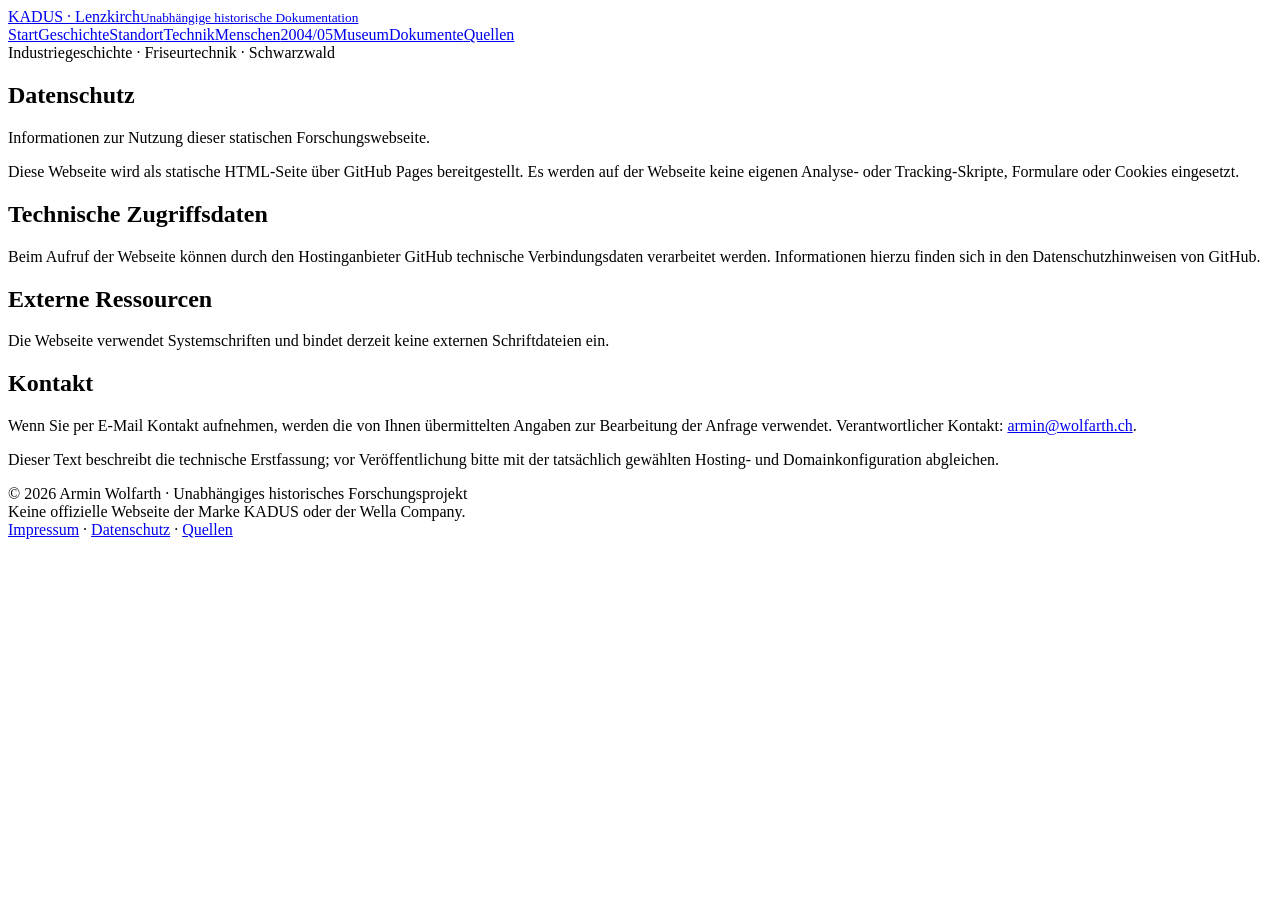
==== datenschutz.html @ 2f881fcf "Add files via upload" ====
<!doctype html><html lang="de"><head><meta charset="utf-8"><meta name="viewport" content="width=device-width,initial-scale=1"><meta name="robots" content="index, follow"><title>Datenschutz | KADUS Lenzkirch – Historische Dokumentation</title><meta name="description" content="Informationen zur Nutzung dieser statischen Forschungswebseite."><link rel="stylesheet" href="assets/style.css"></head><body><header><div class="wrap top"><a class="brand" href="index.html">KADUS · Lenzkirch<small>Unabhängige historische Dokumentation</small></a><nav aria-label="Hauptnavigation"><a href="index.html">Start</a><a href="geschichte.html">Geschichte</a><a href="lenzkirch.html">Standort</a><a href="technik.html">Technik</a><a href="menschen.html">Menschen</a><a href="werksschliessung.html">2004/05</a><a href="museum.html">Museum</a><a href="dokumente.html">Dokumente</a><a href="quellen.html">Quellen</a></nav></div></header><main><section class="hero"><div class="wrap"><div class="eyebrow">Industriegeschichte · Friseurtechnik · Schwarzwald</div><h1>Datenschutz</h1><p>Informationen zur Nutzung dieser statischen Forschungswebseite.</p></div></section><div class="wrap content"><div class="page"><p>Diese Webseite wird als statische HTML-Seite über GitHub Pages bereitgestellt. Es werden auf der Webseite keine eigenen Analyse- oder Tracking-Skripte, Formulare oder Cookies eingesetzt.</p><h2>Technische Zugriffsdaten</h2><p>Beim Aufruf der Webseite können durch den Hostinganbieter GitHub technische Verbindungsdaten verarbeitet werden. Informationen hierzu finden sich in den Datenschutzhinweisen von GitHub.</p><h2>Externe Ressourcen</h2><p>Die Webseite verwendet Systemschriften und bindet derzeit keine externen Schriftdateien ein.</p><h2>Kontakt</h2><p>Wenn Sie per E-Mail Kontakt aufnehmen, werden die von Ihnen übermittelten Angaben zur Bearbeitung der Anfrage verwendet. Verantwortlicher Kontakt: <a href="mailto:armin@wolfarth.ch">armin@wolfarth.ch</a>.</p><p class="muted">Dieser Text beschreibt die technische Erstfassung; vor Veröffentlichung bitte mit der tatsächlich gewählten Hosting- und Domainkonfiguration abgleichen.</p></div></div></main><footer class="footer"><div class="wrap foot"><div>© 2026 Armin Wolfarth · Unabhängiges historisches Forschungsprojekt<br>Keine offizielle Webseite der Marke KADUS oder der Wella Company.</div><div><a href="impressum.html">Impressum</a> · <a href="datenschutz.html">Datenschutz</a> · <a href="quellen.html">Quellen</a></div></div></footer></body></html>
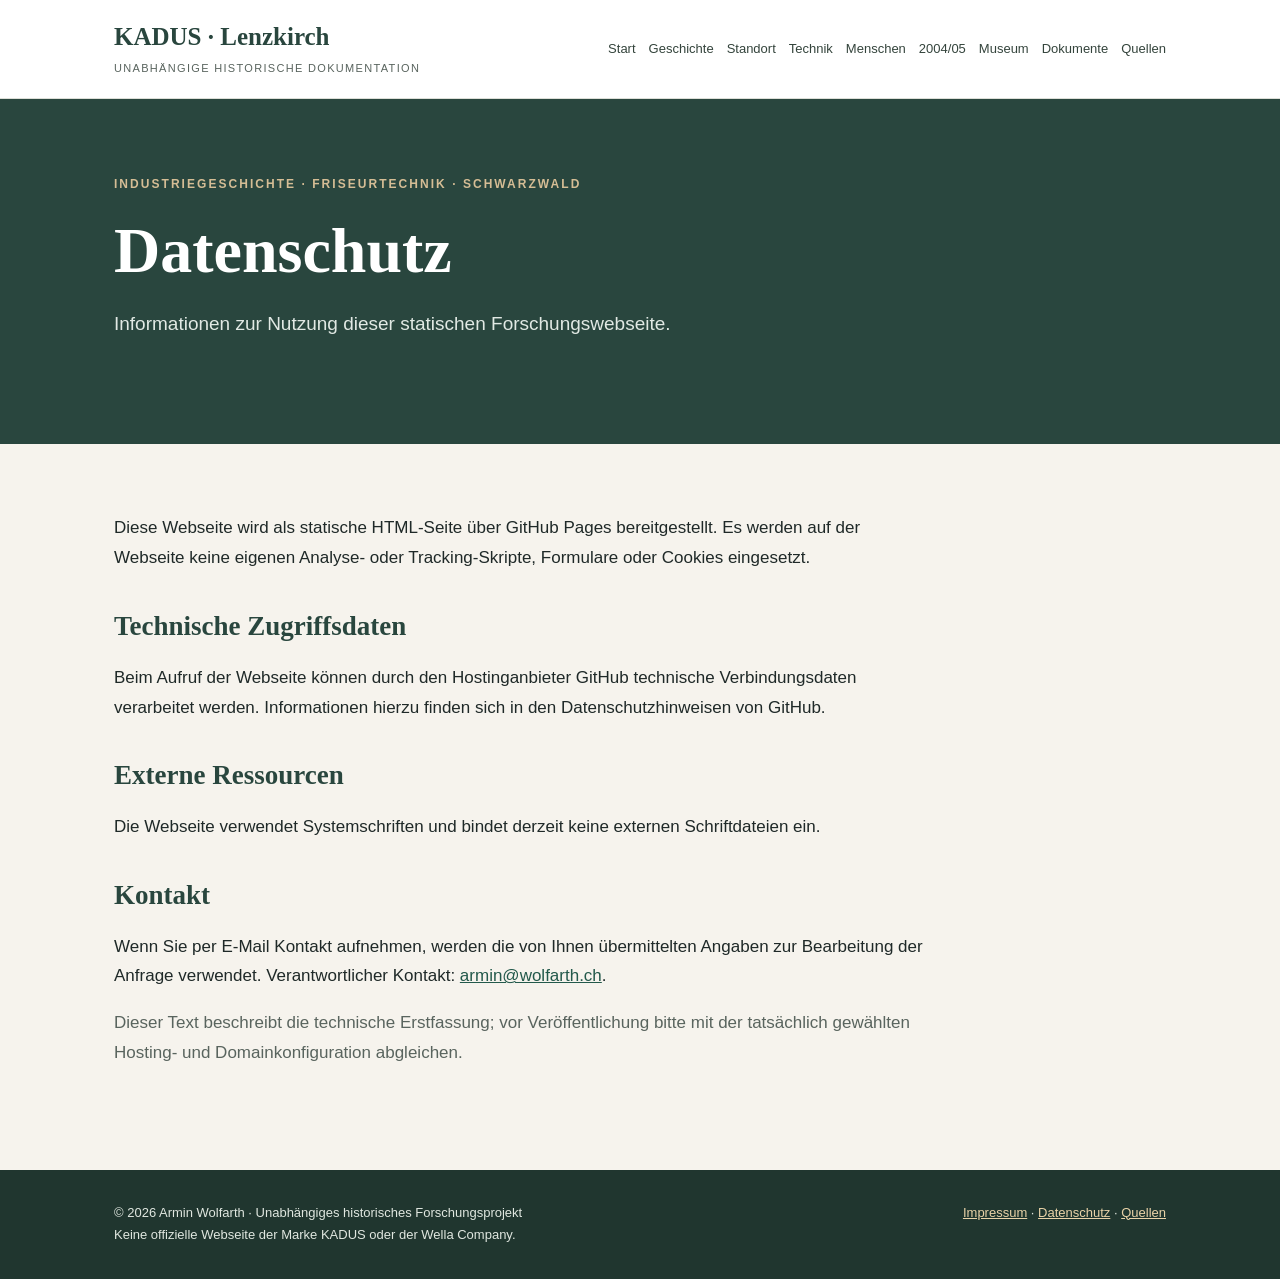
==== commit f634a966: "Add files via upload" ====
--- a/datenschutz.html
+++ b/datenschutz.html
@@ -1 +1,2 @@
-<!doctype html><html lang="de"><head><meta charset="utf-8"><meta name="viewport" content="width=device-width,initial-scale=1"><meta name="robots" content="index, follow"><title>Datenschutz | KADUS Lenzkirch – Historische Dokumentation</title><meta name="description" content="Informationen zur Nutzung dieser statischen Forschungswebseite."><link rel="stylesheet" href="assets/style.css"></head><body><header><div class="wrap top"><a class="brand" href="index.html">KADUS · Lenzkirch<small>Unabhängige historische Dokumentation</small></a><nav aria-label="Hauptnavigation"><a href="index.html">Start</a><a href="geschichte.html">Geschichte</a><a href="lenzkirch.html">Standort</a><a href="technik.html">Technik</a><a href="menschen.html">Menschen</a><a href="werksschliessung.html">2004/05</a><a href="museum.html">Museum</a><a href="dokumente.html">Dokumente</a><a href="quellen.html">Quellen</a></nav></div></header><main><section class="hero"><div class="wrap"><div class="eyebrow">Industriegeschichte · Friseurtechnik · Schwarzwald</div><h1>Datenschutz</h1><p>Informationen zur Nutzung dieser statischen Forschungswebseite.</p></div></section><div class="wrap content"><div class="page"><p>Diese Webseite wird als statische HTML-Seite über GitHub Pages bereitgestellt. Es werden auf der Webseite keine eigenen Analyse- oder Tracking-Skripte, Formulare oder Cookies eingesetzt.</p><h2>Technische Zugriffsdaten</h2><p>Beim Aufruf der Webseite können durch den Hostinganbieter GitHub technische Verbindungsdaten verarbeitet werden. Informationen hierzu finden sich in den Datenschutzhinweisen von GitHub.</p><h2>Externe Ressourcen</h2><p>Die Webseite verwendet Systemschriften und bindet derzeit keine externen Schriftdateien ein.</p><h2>Kontakt</h2><p>Wenn Sie per E-Mail Kontakt aufnehmen, werden die von Ihnen übermittelten Angaben zur Bearbeitung der Anfrage verwendet. Verantwortlicher Kontakt: <a href="mailto:armin@wolfarth.ch">armin@wolfarth.ch</a>.</p><p class="muted">Dieser Text beschreibt die technische Erstfassung; vor Veröffentlichung bitte mit der tatsächlich gewählten Hosting- und Domainkonfiguration abgleichen.</p></div></div></main><footer class="footer"><div class="wrap foot"><div>© 2026 Armin Wolfarth · Unabhängiges historisches Forschungsprojekt<br>Keine offizielle Webseite der Marke KADUS oder der Wella Company.</div><div><a href="impressum.html">Impressum</a> · <a href="datenschutz.html">Datenschutz</a> · <a href="quellen.html">Quellen</a></div></div></footer></body></html>+<!DOCTYPE html>
+<html lang="de"><head><meta charset="utf-8"/><meta content="width=device-width,initial-scale=1" name="viewport"/><meta content="index, follow" name="robots"/><title>Datenschutz | KADUS Lenzkirch – Historische Dokumentation</title><meta content="Informationen zur Nutzung dieser statischen Forschungswebseite." name="description"/><link href="assets/style.css" rel="stylesheet"/><link href="https://armin-historik.github.io/kadus-lenzkirch/datenschutz.html" rel="canonical"/></head><body><header><div class="wrap top"><a class="brand" href="index.html">KADUS · Lenzkirch<small>Unabhängige historische Dokumentation</small></a><nav aria-label="Hauptnavigation"><a href="index.html">Start</a><a href="geschichte.html">Geschichte</a><a href="lenzkirch.html">Standort</a><a href="technik.html">Technik</a><a href="menschen.html">Menschen</a><a href="werksschliessung.html">2004/05</a><a href="museum.html">Museum</a><a href="dokumente.html">Dokumente</a><a href="quellen.html">Quellen</a></nav></div></header><main><section class="hero"><div class="wrap"><div class="eyebrow">Industriegeschichte · Friseurtechnik · Schwarzwald</div><h1>Datenschutz</h1><p>Informationen zur Nutzung dieser statischen Forschungswebseite.</p></div></section><div class="wrap content"><div class="page"><p>Diese Webseite wird als statische HTML-Seite über GitHub Pages bereitgestellt. Es werden auf der Webseite keine eigenen Analyse- oder Tracking-Skripte, Formulare oder Cookies eingesetzt.</p><h2>Technische Zugriffsdaten</h2><p>Beim Aufruf der Webseite können durch den Hostinganbieter GitHub technische Verbindungsdaten verarbeitet werden. Informationen hierzu finden sich in den Datenschutzhinweisen von GitHub.</p><h2>Externe Ressourcen</h2><p>Die Webseite verwendet Systemschriften und bindet derzeit keine externen Schriftdateien ein.</p><h2>Kontakt</h2><p>Wenn Sie per E-Mail Kontakt aufnehmen, werden die von Ihnen übermittelten Angaben zur Bearbeitung der Anfrage verwendet. Verantwortlicher Kontakt: <a href="mailto:armin@wolfarth.ch">armin@wolfarth.ch</a>.</p><p class="muted">Dieser Text beschreibt die technische Erstfassung; vor Veröffentlichung bitte mit der tatsächlich gewählten Hosting- und Domainkonfiguration abgleichen.</p></div></div></main><footer class="footer"><div class="wrap foot"><div>© 2026 Armin Wolfarth · Unabhängiges historisches Forschungsprojekt<br/>Keine offizielle Webseite der Marke KADUS oder der Wella Company.</div><div><a href="impressum.html">Impressum</a> · <a href="datenschutz.html">Datenschutz</a> · <a href="quellen.html">Quellen</a></div></div></footer></body></html>
--- a/assets/style.css
+++ b/assets/style.css
@@ -0,0 +1 @@
+:root{--ink:#1f2928;--muted:#59645e;--cream:#f6f3ed;--white:#fff;--forest:#29463e;--gold:#b38d55;--line:#dcded7}*{box-sizing:border-box}html{scroll-behavior:smooth}body{margin:0;background:var(--cream);color:var(--ink);font:17px/1.75 'DM Sans',Arial,sans-serif}a{color:#23594b}a:hover{text-decoration-thickness:2px}.wrap{max-width:1100px;margin:auto;padding:0 24px}header{background:#fff;border-bottom:1px solid var(--line)}.top{display:flex;justify-content:space-between;align-items:center;gap:20px;padding-top:22px;padding-bottom:20px}.brand{color:var(--forest);text-decoration:none;font:700 25px/1.2 'Libre Baskerville',Georgia,serif}.brand small{display:block;font:500 11px/1.7 'DM Sans',Arial,sans-serif;letter-spacing:.12em;text-transform:uppercase;margin-top:7px;color:var(--muted)}nav{display:flex;gap:13px;flex-wrap:wrap}nav a{font-size:13px;color:#34443c;text-decoration:none}nav a[aria-current=page]{font-weight:700;border-bottom:2px solid var(--gold)}.hero{background:var(--forest);color:#fff;padding:75px 0 85px}.eyebrow{letter-spacing:.17em;text-transform:uppercase;font-size:12px;font-weight:700;color:#d5bd95}.hero h1{font:700 clamp(36px,5vw,64px)/1.18 'Libre Baskerville',Georgia,serif;max-width:880px;margin:18px 0}.hero p{max-width:740px;color:#e1e9e4;font-size:19px}.content{padding:52px 24px 85px}.lead{font-size:21px;line-height:1.6;max-width:860px}.section{margin:50px 0}.section h2,.page h2{font:700 27px/1.4 'Libre Baskerville',Georgia,serif;color:var(--forest);margin:35px 0 14px}.grid{display:grid;grid-template-columns:repeat(3,minmax(0,1fr));gap:18px}.card{display:block;text-decoration:none;background:white;border:1px solid var(--line);padding:26px;border-radius:3px;color:var(--ink)}.card:hover{border-color:var(--gold)}.card h3{font:700 21px/1.35 'Libre Baskerville',Georgia,serif;color:var(--forest);margin:8px 0}.card p{color:var(--muted);font-size:15px}.tag{font-size:11px;text-transform:uppercase;letter-spacing:.14em;color:#866b40;font-weight:700}.note{border-left:4px solid var(--gold);padding:16px 20px;background:#fff;margin:25px 0}.timeline{border-left:2px solid var(--gold);padding-left:24px}.timeline li{margin-bottom:18px;padding-left:8px}.page{max-width:850px}.page p,.page li{max-width:820px}.source-list li{margin:12px 0;overflow-wrap:anywhere}.footer{background:#20362f;color:#e0e7e0;padding:32px 0;font-size:13px}.footer a{color:#e9d3a8}.foot{display:flex;justify-content:space-between;gap:20px;flex-wrap:wrap}.crumb{font-size:13px;margin-bottom:24px}.crumb a{color:#d9e7dd}.muted{color:var(--muted)}@media(max-width:850px){.top{display:block}nav{margin-top:20px}.grid{grid-template-columns:1fr}.hero{padding:48px 0}.content{padding-top:28px}}
